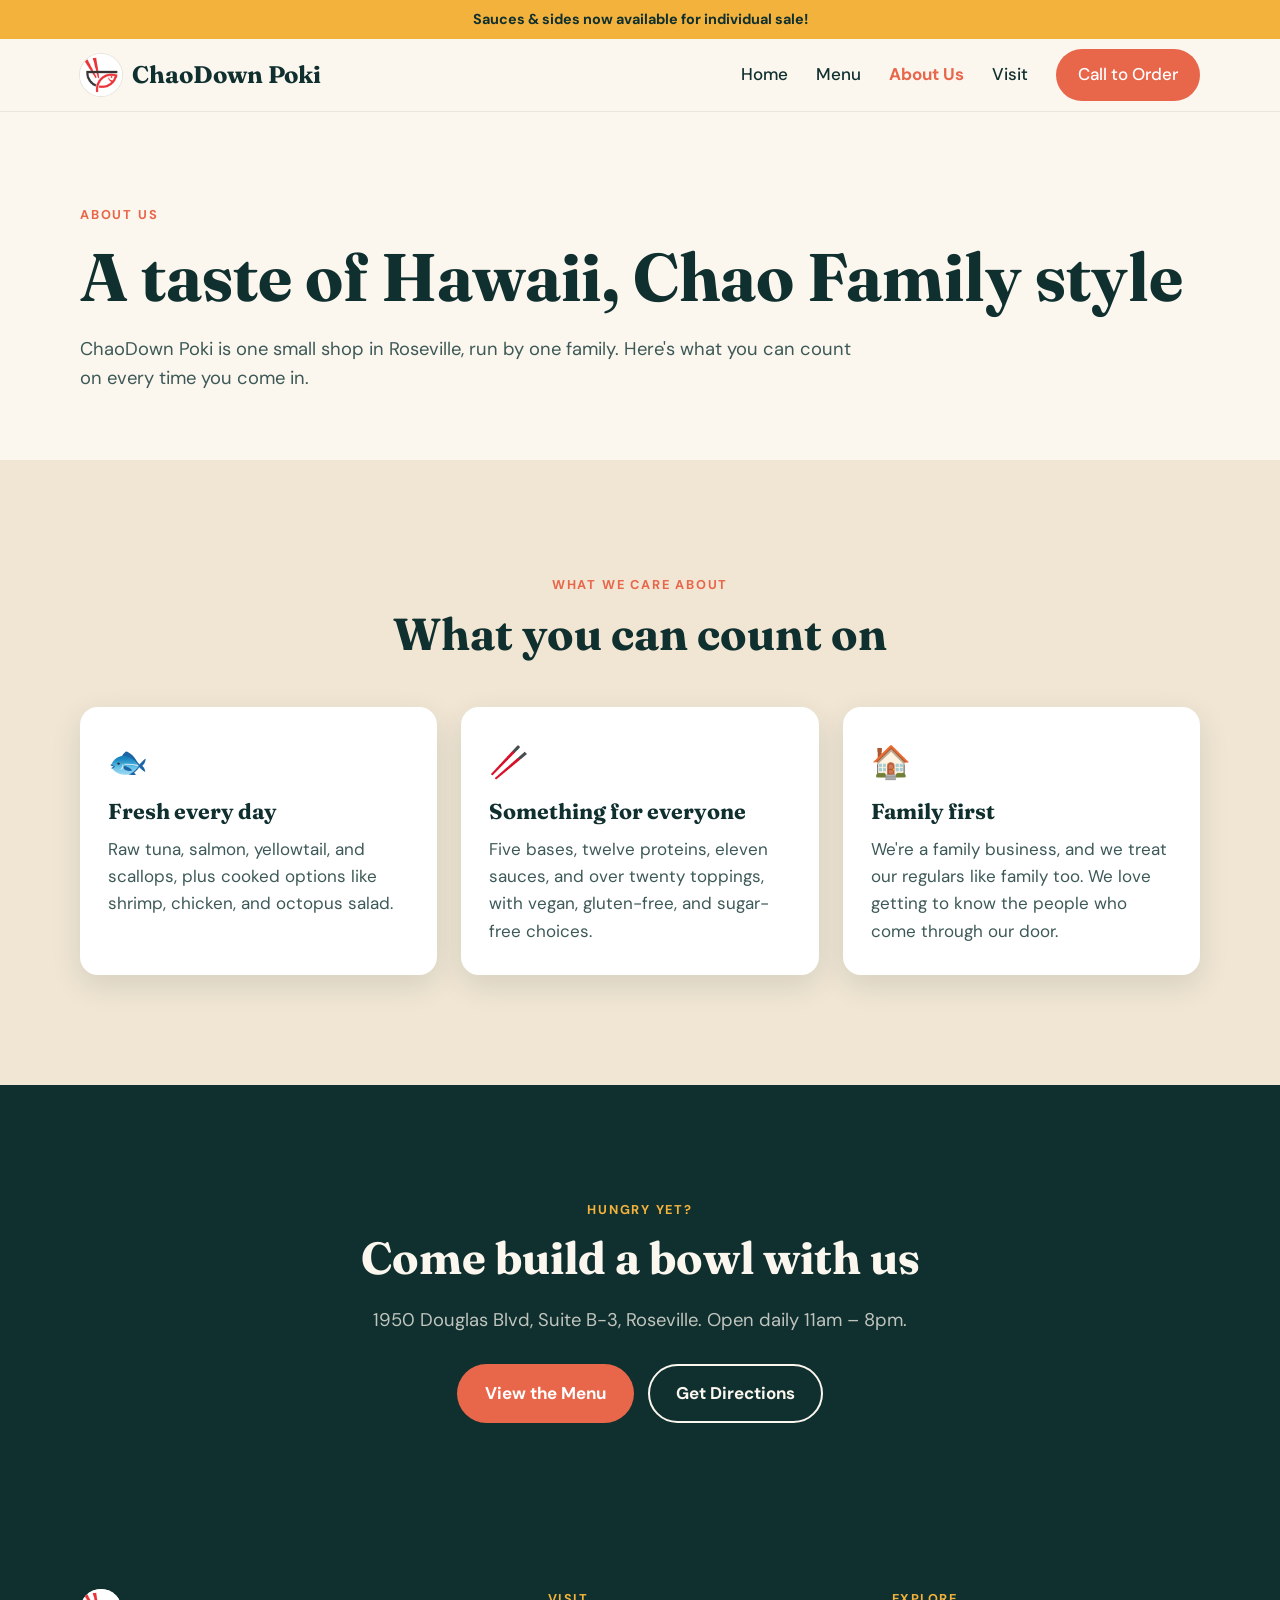
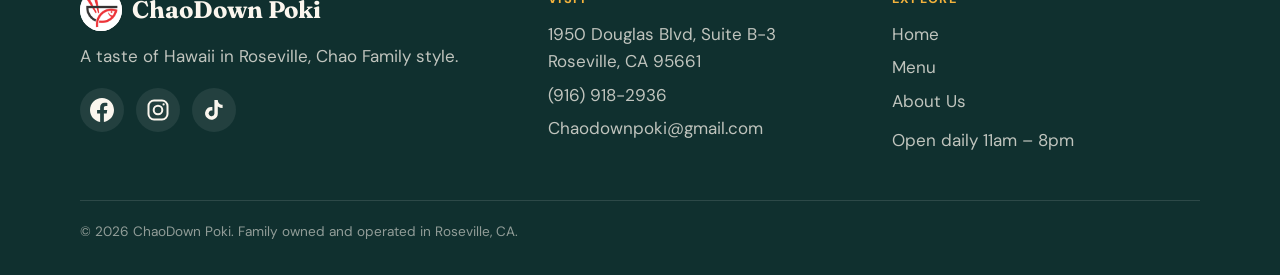
==== about.html @ ddca485c "first commit" ====
<!DOCTYPE html>
<html lang="en">
<head>
<meta charset="UTF-8">
<meta name="viewport" content="width=device-width, initial-scale=1">
<title>About Us | ChaoDown Poki, Roseville CA</title>
<meta name="description" content="Meet the Chao family, the people behind ChaoDown Poki in Roseville, CA.">
<link rel="preconnect" href="https://fonts.googleapis.com">
<link rel="preconnect" href="https://fonts.gstatic.com" crossorigin>
<link href="https://fonts.googleapis.com/css2?family=Fraunces:ital,opsz,wght@0,9..144,500;0,9..144,700;1,9..144,500&family=DM+Sans:wght@400;500;700&display=swap" rel="stylesheet">
<link rel="icon" type="image/png" href="images/favicon.png">
<link rel="apple-touch-icon" href="images/apple-touch-icon.png">
<link rel="stylesheet" href="styles.css">
</head>
<body>

<div class="announce">Sauces &amp; sides now available for individual sale!</div>

<header class="site-header">
  <nav class="wrap nav" aria-label="Main">
    <a href="index.html" class="logo"><span class="logo-mark"><img src="images/logo.png" alt="" onerror="this.remove()"></span>ChaoDown Poki</a>
    <button class="menu-toggle" aria-label="Open menu" aria-expanded="false">
      <svg width="28" height="28" viewBox="0 0 24 24" fill="none" stroke="currentColor" stroke-width="2" stroke-linecap="round"><path d="M4 7h16M4 12h16M4 17h16"/></svg>
    </button>
    <ul class="nav-links">
      <li><a href="index.html">Home</a></li>
      <li><a href="menu.html">Menu</a></li>
      <li><a href="about.html" class="active">About Us</a></li>
      <li><a href="index.html#visit">Visit</a></li>
      <li><a href="tel:+19169182936" class="btn btn-primary">Call to Order</a></li>
    </ul>
  </nav>
</header>

<main>

  <div class="page-head">
    <div class="wrap">
      <span class="eyebrow">About us</span>
      <h1>A taste of Hawaii, Chao Family style</h1>
      <p class="lead">ChaoDown Poki is one small shop in Roseville, run by one family. Here's what you can count on every time you come in.</p>
    </div>
  </div>

  <!-- ================= VALUES ================= -->
  <section class="story">
    <div class="wrap">
      <div class="center">
        <span class="eyebrow">What we care about</span>
        <h2>What you can count on</h2>
      </div>
      <div class="values">
        <div class="value">
          <span class="icon">🐟</span>
          <h3>Fresh every day</h3>
          <p>Raw tuna, salmon, yellowtail, and scallops, plus cooked options like shrimp, chicken, and octopus salad.</p>
        </div>
        <div class="value">
          <span class="icon">🥢</span>
          <h3>Something for everyone</h3>
          <p>Five bases, twelve proteins, eleven sauces, and over twenty toppings, with vegan, gluten-free, and sugar-free choices.</p>
        </div>
        <div class="value">
          <span class="icon">🏠</span>
          <h3>Family first</h3>
          <p>We're a family business, and we treat our regulars like family too. We love getting to know the people who come through our door.</p>
        </div>
      </div>
    </div>
  </section>

  <!-- ================= CTA ================= -->
  <section class="dark cta">
    <div class="wrap">
      <span class="eyebrow">Hungry yet?</span>
      <h2>Come build a bowl with us</h2>
      <p class="lead" style="margin-inline: auto;">1950 Douglas Blvd, Suite B-3, Roseville. Open daily 11am – 8pm.</p>
      <div class="hero-actions">
        <a href="menu.html" class="btn btn-primary">View the Menu</a>
        <a href="https://www.google.com/maps/search/?api=1&query=ChaoDown+Poki+1950+Douglas+Blvd+B-3+Roseville+CA+95661" target="_blank" rel="noopener" class="btn btn-ghost">Get Directions</a>
      </div>
    </div>
  </section>

</main>

<footer class="site-footer">
  <div class="wrap">
    <div class="footer-grid">
      <div>
        <a href="index.html" class="logo"><span class="logo-mark"><img src="images/logo.png" alt="" onerror="this.remove()"></span>ChaoDown Poki</a>
        <p style="margin-top: 12px;">A taste of Hawaii in Roseville, Chao Family style.</p>
        <div class="social-icons">
          <a class="social" data-social="facebook" data-icon-only></a>
          <a class="social" data-social="instagram" data-icon-only></a>
          <a class="social" data-social="tiktok" data-icon-only></a>
        </div>
      </div>
      <div>
        <h4>Visit</h4>
        <p>1950 Douglas Blvd, Suite B-3<br>Roseville, CA 95661</p>
        <p><a href="tel:+19169182936">(916) 918-2936</a></p>
        <p><a href="mailto:Chaodownpoki@gmail.com">Chaodownpoki@gmail.com</a></p>
      </div>
      <div>
        <h4>Explore</h4>
        <ul>
          <li><a href="index.html">Home</a></li>
          <li><a href="menu.html">Menu</a></li>
          <li><a href="about.html">About Us</a></li>
        </ul>
        <p style="margin-top: 12px;">Open daily 11am – 8pm</p>
      </div>
    </div>
    <div class="footer-bottom">© <span class="year"></span> ChaoDown Poki. Family owned and operated in Roseville, CA.</div>
  </div>
</footer>

<script src="site.js"></script>
</body>
</html>
---- styles.css ----
/* ================================================================
   ChaoDown Poki — shared styles for every page
   ================================================================ */
:root {
  --ink: #10302f;
  --ink-soft: #3d5957;
  --cream: #fbf6ee;
  --sand: #f1e6d4;
  --coral: #e8664a;
  --coral-dark: #c94f35;
  --chili: #d63b2a;
  --mango: #f3b23c;
  --sea: #1f7a72;
  --white: #ffffff;
  --radius: 18px;
  --shadow: 0 10px 30px rgba(16, 48, 47, 0.12);
  --max: 1160px;
}

* { box-sizing: border-box; }
html { scroll-behavior: smooth; scroll-padding-top: 130px; }
body {
  margin: 0;
  font-family: "DM Sans", system-ui, -apple-system, "Segoe UI", sans-serif;
  font-size: 17px;
  line-height: 1.6;
  color: var(--ink);
  background: var(--cream);
}
h1, h2, h3 {
  font-family: "Fraunces", Georgia, serif;
  line-height: 1.15;
  margin: 0 0 0.5em;
}
h1 { font-size: clamp(2.4rem, 5.5vw, 4.2rem); }
h2 { font-size: clamp(1.9rem, 3.6vw, 2.8rem); }
h3 { font-size: 1.35rem; }
p { margin: 0 0 1em; }
a { color: inherit; }
img { max-width: 100%; display: block; }

.wrap { max-width: var(--max); margin: 0 auto; padding-inline: 20px; }
section { padding-block: clamp(64px, 9vw, 110px); }
.eyebrow {
  display: inline-block;
  font-size: 0.8rem;
  font-weight: 700;
  letter-spacing: 0.14em;
  text-transform: uppercase;
  color: var(--coral);
  margin-bottom: 12px;
}
.lead { font-size: 1.15rem; color: var(--ink-soft); max-width: 60ch; }
.center { text-align: center; }
.center .lead { margin-inline: auto; }

.btn {
  display: inline-flex;
  align-items: center;
  gap: 8px;
  padding: 14px 26px;
  border-radius: 999px;
  font-weight: 700;
  text-decoration: none;
  border: 2px solid transparent;
  transition: transform 0.15s ease, background 0.15s ease, color 0.15s ease;
}
.btn:hover { transform: translateY(-2px); }
.btn-primary { background: var(--coral); color: var(--white); }
.btn-primary:hover { background: var(--coral-dark); }
.btn-ghost { border-color: var(--ink); color: var(--ink); }
.btn-ghost:hover { background: var(--ink); color: var(--cream); }
.text-link { font-weight: 700; color: var(--sea); }

/* ---------- Announcement bar ---------- */
.announce {
  background: var(--mango);
  color: var(--ink);
  text-align: center;
  font-weight: 700;
  font-size: 0.9rem;
  padding: 8px 20px;
}

/* ---------- Image slots ---------- */
.img-slot {
  position: relative;
  overflow: hidden;
  border-radius: var(--radius);
  background: var(--sand);
}
.img-slot img { width: 100%; height: 100%; object-fit: cover; }
.img-slot.empty img { display: none; }
.img-slot.empty {
  display: grid;
  place-items: center;
  background:
    repeating-linear-gradient(45deg, transparent 0 14px, rgba(16,48,47,0.04) 14px 28px),
    var(--sand);
  border: 2px dashed rgba(16, 48, 47, 0.25);
}
.img-slot.empty::after {
  content: "Add photo: images/" attr(data-file);
  font-size: 0.85rem;
  font-weight: 500;
  color: var(--ink-soft);
  padding: 8px 14px;
  margin: 8px;
  background: rgba(255,255,255,0.7);
  border-radius: 999px;
  text-align: center;
}
body.edit-mode .img-slot { cursor: pointer; outline: 3px solid transparent; transition: outline-color .15s; }
body.edit-mode .img-slot:hover { outline-color: var(--mango); }
.edit-banner {
  position: fixed;
  bottom: calc(16px + env(safe-area-inset-bottom, 0px));
  left: 50%;
  transform: translateX(-50%);
  z-index: 100;
  background: var(--ink);
  color: var(--cream);
  padding: 10px 18px;
  border-radius: 999px;
  font-size: 0.9rem;
  box-shadow: var(--shadow);
  width: max-content;
  max-width: calc(100% - 32px);
  text-align: center;
}

/* ---------- Header ---------- */
.site-header {
  position: sticky;
  top: 0;
  z-index: 50;
  background: rgba(251, 246, 238, 0.94);
  backdrop-filter: blur(10px);
  border-bottom: 1px solid rgba(16, 48, 47, 0.08);
}
.nav {
  display: flex;
  align-items: center;
  justify-content: space-between;
  gap: 20px;
  min-height: 72px;
}
.logo {
  font-family: "Fraunces", Georgia, serif;
  font-weight: 700;
  font-size: 1.5rem;
  text-decoration: none;
  display: flex;
  align-items: center;
  gap: 10px;
}
.logo-mark {
  width: 42px; height: 42px;
  border-radius: 50%;
  background: var(--white);
  box-shadow: 0 0 0 1px rgba(0, 0, 0, 0.08);
  overflow: hidden;
  flex: none;
}
.logo-mark img { width: 100%; height: 100%; object-fit: cover; }
.nav-links {
  display: flex;
  align-items: center;
  gap: 28px;
  list-style: none;
  margin: 0; padding: 0;
}
.nav-links a { text-decoration: none; font-weight: 500; }
.nav-links a:not(.btn):hover, .nav-links a.active { color: var(--coral); }
.nav-links a.active { font-weight: 700; }
.nav-links .btn { padding: 10px 20px; }
.menu-toggle {
  display: none;
  background: none;
  border: 0;
  padding: 8px;
  cursor: pointer;
  color: var(--ink);
}

/* ---------- Page header (Menu / About) ---------- */
.page-head { padding-block: clamp(48px, 7vw, 88px) clamp(32px, 4vw, 48px); }
.page-head h1 { margin-bottom: 0.3em; }

/* ---------- Hero (home) ---------- */
.hero { padding-block: clamp(40px, 6vw, 80px) clamp(64px, 9vw, 110px); }
.hero-grid {
  display: grid;
  grid-template-columns: 1.05fr 1fr;
  gap: clamp(32px, 5vw, 64px);
  align-items: center;
}
.hero h1 em { font-style: italic; color: var(--coral); }
.hero-actions { display: flex; flex-wrap: wrap; gap: 14px; margin-top: 28px; }
.hero-facts {
  display: flex;
  flex-wrap: wrap;
  gap: 10px 28px;
  margin-top: 36px;
  padding: 0;
  list-style: none;
  font-weight: 500;
  color: var(--ink-soft);
}
.hero-facts li::before { content: "✓ "; color: var(--sea); font-weight: 700; }
.hero-photo { aspect-ratio: 4 / 5; box-shadow: var(--shadow); }
.hero-badge {
  position: absolute;
  left: 18px; bottom: 18px;
  z-index: 2;
  background: var(--white);
  border-radius: 14px;
  padding: 12px 16px;
  box-shadow: var(--shadow);
  font-size: 0.9rem;
  line-height: 1.35;
}
.hero-badge strong { display: block; font-family: "Fraunces", Georgia, serif; font-size: 1.1rem; }

/* ---------- Dark band with steps ---------- */
.dark { background: var(--ink); color: var(--cream); }
.dark .lead { color: rgba(251, 246, 238, 0.75); }
.dark .eyebrow { color: var(--mango); }
.steps {
  display: grid;
  grid-template-columns: repeat(5, 1fr);
  gap: 16px;
  margin-top: 48px;
  counter-reset: step;
}
.step {
  background: rgba(255, 255, 255, 0.06);
  border: 1px solid rgba(255, 255, 255, 0.1);
  border-radius: var(--radius);
  padding: 24px 20px;
}
.step::before {
  counter-increment: step;
  content: counter(step);
  display: grid; place-items: center;
  width: 38px; height: 38px;
  border-radius: 50%;
  background: var(--mango);
  color: var(--ink);
  font-weight: 700;
  margin-bottom: 14px;
}
.step h3 { font-size: 1.2rem; }
.step p { color: rgba(251, 246, 238, 0.75); margin: 0; font-size: 0.95rem; }
.dark .btn-ghost { border-color: var(--cream); color: var(--cream); }
.dark .btn-ghost:hover { background: var(--cream); color: var(--ink); }

/* ---------- Dish cards ---------- */
.cards {
  display: grid;
  grid-template-columns: repeat(3, 1fr);
  gap: 28px;
  margin-top: 48px;
}
.cards.four { grid-template-columns: repeat(4, 1fr); gap: 22px; }
.card {
  background: var(--white);
  border-radius: var(--radius);
  overflow: hidden;
  box-shadow: var(--shadow);
  display: flex;
  flex-direction: column;
}
.card .img-slot { aspect-ratio: 4 / 3; border-radius: 0; }
.card-body { padding: 22px 24px 26px; display: flex; flex-direction: column; flex: 1; }
.card-top { display: flex; justify-content: space-between; align-items: baseline; gap: 12px; }
.card-top h3 { margin-bottom: 0.3em; }
.price { font-weight: 700; color: var(--coral); white-space: nowrap; }
.card-body p { color: var(--ink-soft); font-size: 0.97rem; margin-bottom: 14px; }
.tags { display: flex; flex-wrap: wrap; align-items: center; gap: 8px; margin-top: auto; }
.tag {
  font-size: 0.75rem;
  font-weight: 700;
  padding: 4px 10px;
  border-radius: 999px;
  background: var(--sand);
  color: var(--ink-soft);
}

/* ---------- Spice + diet icons ---------- */
.spice {
  display: inline-flex;
  gap: 1px;
  vertical-align: -3px;
  margin-left: 6px;
}
.spice svg { width: 18px; height: 18px; }
.diet {
  display: inline-block;
  font-size: 0.66rem;
  font-weight: 700;
  letter-spacing: 0.04em;
  line-height: 1;
  padding: 3px 5px;
  border-radius: 5px;
  margin-left: 5px;
  vertical-align: 2px;
  border: 1.5px solid currentColor;
}
.diet.vg { color: #2f8a3a; }
.diet.gf { color: #a16a00; }
.diet.sf { color: #3767a8; }

.legend {
  display: flex;
  flex-wrap: wrap;
  align-items: center;
  gap: 10px 26px;
  background: var(--white);
  border-radius: var(--radius);
  padding: 18px 24px;
  box-shadow: var(--shadow);
  font-size: 0.92rem;
}
.legend strong { font-family: "Fraunces", Georgia, serif; font-size: 1rem; }
.legend span.item { display: inline-flex; align-items: center; gap: 4px; white-space: nowrap; }
.legend .spice { margin-left: 0; }
.legend .diet { margin-left: 0; margin-right: 2px; vertical-align: 0; }

/* ---------- Menu page ---------- */
.menu-tabs {
  position: sticky;
  top: 72px;
  z-index: 40;
  background: var(--cream);
  border-bottom: 1px solid rgba(16,48,47,0.08);
}
.menu-tabs .wrap {
  display: flex;
  gap: 8px;
  overflow-x: auto;
  padding-block: 12px;
  scrollbar-width: none;
}
.menu-tabs a {
  flex: none;
  text-decoration: none;
  font-weight: 700;
  font-size: 0.92rem;
  padding: 8px 16px;
  border-radius: 999px;
  background: var(--white);
  box-shadow: 0 2px 8px rgba(16,48,47,0.06);
}
.menu-tabs a:hover { background: var(--ink); color: var(--cream); }

.menu-section { padding-block: clamp(48px, 6vw, 72px); border-bottom: 1px solid rgba(16,48,47,0.08); }
.menu-section:last-of-type { border-bottom: 0; }
.menu-section > .wrap > h2 { margin-bottom: 0.2em; }
.section-note { color: var(--ink-soft); margin-bottom: 32px; }

.build-grid {
  display: grid;
  grid-template-columns: repeat(2, 1fr);
  gap: 24px;
}
.build-step {
  background: var(--white);
  border-radius: var(--radius);
  padding: 26px 28px;
  box-shadow: var(--shadow);
}
.build-step.wide { grid-column: 1 / -1; }
.build-step h3 { display: flex; align-items: center; gap: 12px; }
.build-step h3 .num {
  display: grid; place-items: center;
  width: 34px; height: 34px;
  border-radius: 50%;
  background: var(--coral);
  color: var(--white);
  font-family: "DM Sans", system-ui, sans-serif;
  font-size: 1rem;
  flex: none;
}
.build-step h4 {
  font-size: 0.8rem;
  letter-spacing: 0.12em;
  text-transform: uppercase;
  color: var(--ink-soft);
  margin: 18px 0 8px;
}
.build-step .hint { font-size: 0.88rem; color: var(--ink-soft); margin: 4px 0 0; }

.price-list { list-style: none; margin: 0; padding: 0; }
.price-list li {
  display: flex;
  align-items: baseline;
  gap: 8px;
  padding: 9px 0;
  border-bottom: 1px dashed rgba(16,48,47,0.14);
}
.price-list li:last-child { border-bottom: 0; }
.price-list .name { font-weight: 700; }
.price-list .sub { color: var(--ink-soft); font-size: 0.9rem; }
.price-list .dots { flex: 1; }
.price-list .price { margin-left: auto; }

.chips { display: flex; flex-wrap: wrap; gap: 8px; list-style: none; margin: 0; padding: 0; }
.chips li {
  background: var(--cream);
  border: 1px solid rgba(16,48,47,0.1);
  border-radius: 999px;
  padding: 6px 14px;
  font-size: 0.93rem;
  font-weight: 500;
}
.chips li small { color: var(--ink-soft); font-weight: 400; }

.sides-grid {
  display: grid;
  grid-template-columns: 1fr 1fr;
  gap: 0 48px;
  background: var(--white);
  border-radius: var(--radius);
  padding: 14px 28px;
  box-shadow: var(--shadow);
}
.two-col { display: grid; grid-template-columns: 1fr 1fr; gap: 24px; }
.drinks-split { display: grid; grid-template-columns: 1fr 1.2fr; gap: 24px; align-items: center; }
.drinks-photo { aspect-ratio: 1; box-shadow: var(--shadow); }
.drinks-stack { display: grid; gap: 24px; }
.advisory {
  font-size: 0.85rem;
  color: var(--ink-soft);
  border-left: 3px solid var(--mango);
  padding-left: 14px;
  margin-top: 28px;
  max-width: 80ch;
}

/* ---------- Story ---------- */
.story { background: var(--sand); }
.split {
  display: grid;
  grid-template-columns: 1fr 1.1fr;
  gap: clamp(32px, 5vw, 72px);
  align-items: center;
}
.story-photos { max-width: 440px; width: 100%; justify-self: center; }
.story-photos .img-slot { aspect-ratio: 4 / 5; box-shadow: var(--shadow); }
blockquote.quote {
  margin: 28px 0;
  padding-left: 20px;
  border-left: 4px solid var(--coral);
  font-family: "Fraunces", Georgia, serif;
  font-size: 1.25rem;
  font-style: italic;
}
blockquote.quote cite {
  display: block;
  margin-top: 8px;
  font-family: "DM Sans", system-ui, sans-serif;
  font-style: normal;
  font-size: 0.9rem;
  color: var(--ink-soft);
}

/* ---------- About page ---------- */
.values {
  display: grid;
  grid-template-columns: repeat(3, 1fr);
  gap: 24px;
  margin-top: 48px;
}
.value {
  background: var(--white);
  border-radius: var(--radius);
  padding: 30px 28px;
  box-shadow: var(--shadow);
}
.value .icon { font-size: 2rem; display: block; margin-bottom: 12px; }
.value p { color: var(--ink-soft); margin: 0; }

/* ---------- Gallery ---------- */
.gallery {
  display: grid;
  grid-template-columns: repeat(4, 1fr);
  gap: 14px;
  margin-top: 40px;
}
.gallery .img-slot { aspect-ratio: 1; }
.social-row { display: flex; justify-content: center; flex-wrap: wrap; gap: 14px; margin-top: 32px; }

/* ---------- Visit ---------- */
.visit-grid {
  display: grid;
  grid-template-columns: repeat(3, 1fr);
  gap: 24px;
  margin-top: 48px;
}
.info-card {
  background: var(--white);
  border-radius: var(--radius);
  padding: 28px;
  box-shadow: var(--shadow);
}
.info-card h3 { display: flex; align-items: center; gap: 10px; }
.info-card a { font-weight: 700; color: var(--sea); }
.hours { width: 100%; border-collapse: collapse; }
.hours td { padding: 5px 0; border-bottom: 1px dashed rgba(16,48,47,0.12); }
.hours td:last-child { text-align: right; font-weight: 500; }
.hours tr:last-child td { border-bottom: 0; }

/* ---------- CTA band ---------- */
.cta { text-align: center; }
.cta .hero-actions { justify-content: center; }

/* ---------- Social buttons ---------- */
.social {
  display: inline-flex;
  align-items: center;
  gap: 10px;
  padding: 10px 18px 10px 12px;
  border-radius: 999px;
  background: var(--white);
  text-decoration: none;
  font-weight: 700;
  box-shadow: 0 4px 14px rgba(16, 48, 47, 0.08);
  transition: transform 0.15s ease, background 0.15s, color 0.15s;
}
.social:hover { transform: translateY(-2px); background: var(--ink); color: var(--cream); }
.social svg { width: 24px; height: 24px; flex: none; }
.social-icons { display: flex; gap: 12px; margin-top: 18px; }
.social-icons .social { padding: 10px; }

/* ---------- Footer ---------- */
.site-footer { background: var(--ink); color: var(--cream); padding-block: 56px 32px; }
.footer-grid {
  display: grid;
  grid-template-columns: 1.4fr 1fr 1fr;
  gap: 36px;
}
.site-footer h4 {
  font-size: 0.8rem;
  letter-spacing: 0.12em;
  text-transform: uppercase;
  color: var(--mango);
  margin: 0 0 12px;
}
.site-footer p, .site-footer li { color: rgba(251,246,238,0.75); margin: 0 0 6px; }
.site-footer ul { list-style: none; margin: 0; padding: 0; }
.site-footer a { text-decoration: none; }
.site-footer a:hover { color: var(--mango); }
.site-footer .social { background: rgba(255,255,255,0.08); color: var(--cream); box-shadow: none; }
.site-footer .social:hover { background: var(--coral); color: var(--white); }
.footer-bottom {
  margin-top: 40px;
  padding-top: 20px;
  border-top: 1px solid rgba(255,255,255,0.12);
  font-size: 0.85rem;
  color: rgba(251,246,238,0.55);
}

/* ---------- Responsive ---------- */
@media (max-width: 1000px) {
  /* 5 steps: 3 on top, 2 below, no empty gap */
  .steps { grid-template-columns: repeat(6, 1fr); }
  .steps .step:nth-child(-n+3) { grid-column: span 2; }
  .steps .step:nth-child(n+4) { grid-column: span 3; }
  .cards.four { grid-template-columns: repeat(2, 1fr); }
  .cards, .visit-grid, .values { gap: 18px; }
}
@media (max-width: 700px) {
  .cards, .visit-grid, .values { grid-template-columns: 1fr; }
  .card .img-slot { aspect-ratio: 16 / 10; }
}
@media (max-width: 820px) {
  .menu-toggle { display: block; }
  .nav-links {
    display: none;
    position: absolute;
    top: 72px; left: 0; right: 0;
    flex-direction: column;
    align-items: stretch;
    gap: 0;
    background: var(--cream);
    border-bottom: 1px solid rgba(16,48,47,0.1);
    padding: 8px 20px 20px;
  }
  .nav-links.open { display: flex; }
  .nav-links li a:not(.btn) { display: block; padding: 12px 0; }
  .nav-links .btn { justify-content: center; margin-top: 8px; }
  .hero-grid, .split, .build-grid, .sides-grid, .two-col, .drinks-split { grid-template-columns: 1fr; }
  .drinks-photo { aspect-ratio: 4 / 3; }
  .sides-grid { gap: 0; }
  .hero-photo { aspect-ratio: 16 / 10; }
  .footer-grid { grid-template-columns: 1fr; }
}
@media (max-width: 600px) {
  body { font-size: 16px; }
  .steps, .cards.four { grid-template-columns: 1fr; }
  .steps .step:nth-child(n) { grid-column: auto; }
  .gallery { grid-template-columns: 1fr 1fr; }
  .hero-photo { aspect-ratio: 4 / 3; }
  .logo { font-size: 1.25rem; }

  /* Buttons share a row and fill the width */
  .hero-actions .btn { flex: 1 1 auto; justify-content: center; padding: 13px 18px; }

  /* Steps: number sits beside the heading to save space */
  .steps { gap: 12px; margin-top: 32px; }
  .step {
    display: grid;
    grid-template-columns: 38px 1fr;
    column-gap: 14px;
    padding: 18px;
  }
  .step::before { grid-row: span 2; margin-bottom: 0; }
  .step h3 { margin-bottom: 0.2em; }

  /* Cooked bowls: compact rows with a small photo on the left */
  .cards.four .card { flex-direction: row; align-items: stretch; }
  .cards.four .img-slot { aspect-ratio: auto; width: 120px; min-height: 100px; flex: none; }
  .cards.four .img-slot.empty::after { content: "images/" attr(data-file); font-size: 0.7rem; word-break: break-all; }
  .cards.four .card-body { justify-content: center; padding: 16px 18px; }
  .cards.four .card-top { flex-direction: column; gap: 0; }
  .cards.four h3 { font-size: 1.15rem; }

  /* Menu section buttons wrap instead of running off the edge */
  .menu-tabs .wrap { flex-wrap: wrap; justify-content: center; gap: 6px; padding-block: 10px; }
  .menu-tabs a { font-size: 0.82rem; padding: 6px 12px; }
  html { scroll-padding-top: 170px; }

  .build-step, .info-card, .value { padding: 22px 20px; }
  .sides-grid { padding: 8px 20px; }
  .legend { padding: 16px 18px; gap: 8px 18px; }
  .price-list li { flex-wrap: wrap; column-gap: 8px; row-gap: 0; }
  .price-list .name, .price-list .sub { white-space: nowrap; }

  .social-row { gap: 10px; }
  .social-row .social { padding: 8px 14px 8px 10px; }
}
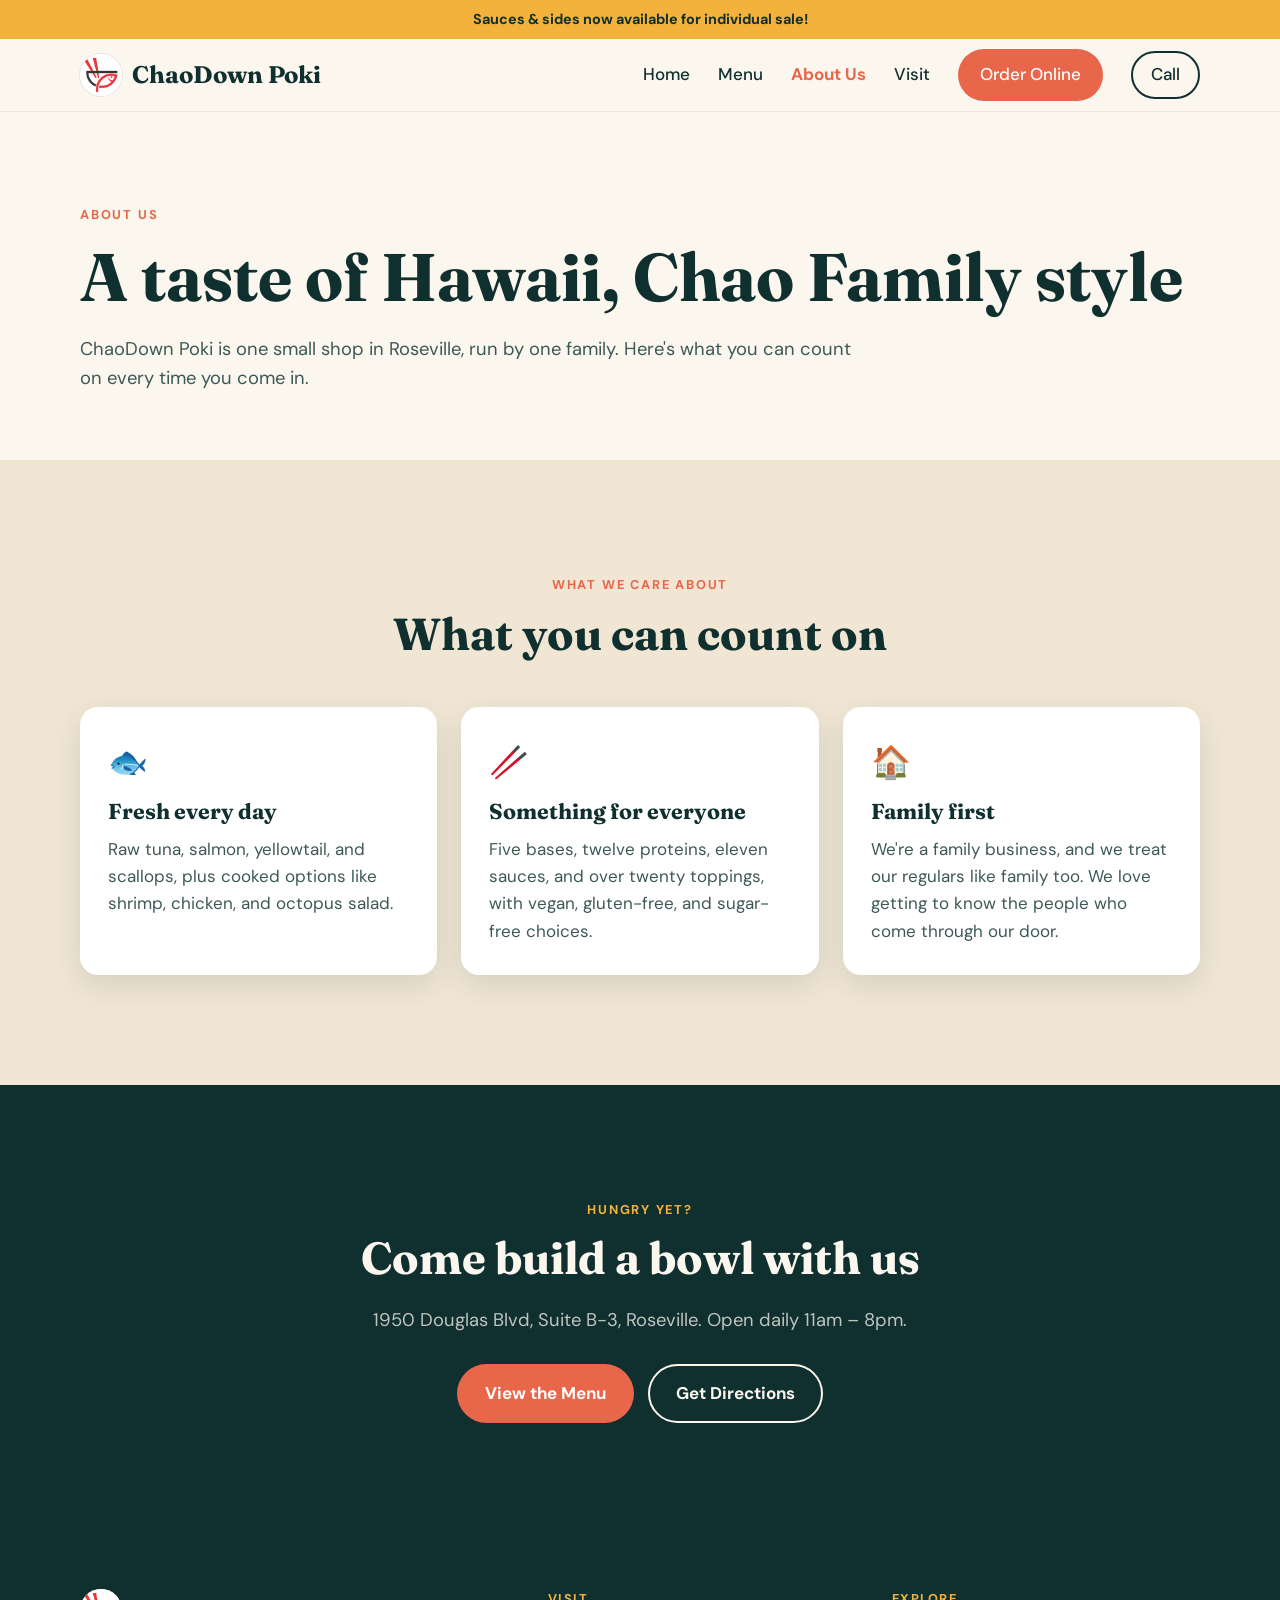
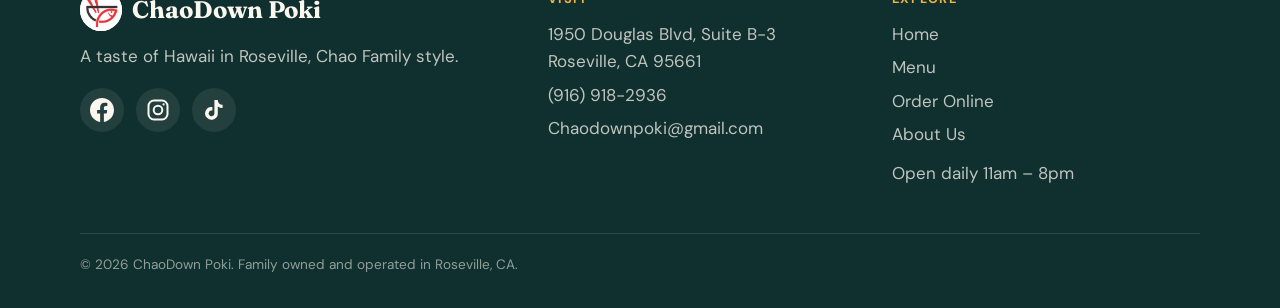
==== commit 34ec4b67: "Add online ordering page with server-side pricing Bowl builder (size, base, proteins, sauces, toppin" ====
--- a/about.html
+++ b/about.html
@@ -27,7 +27,8 @@
       <li><a href="menu.html">Menu</a></li>
       <li><a href="about.html" class="active">About Us</a></li>
       <li><a href="index.html#visit">Visit</a></li>
-      <li><a href="tel:+19169182936" class="btn btn-primary">Call to Order</a></li>
+      <li><a href="order.html" class="btn btn-primary">Order Online</a></li>
+      <li><a href="tel:+19169182936" class="btn btn-ghost">Call</a></li>
     </ul>
   </nav>
 </header>
@@ -107,6 +108,7 @@
         <ul>
           <li><a href="index.html">Home</a></li>
           <li><a href="menu.html">Menu</a></li>
+          <li><a href="order.html">Order Online</a></li>
           <li><a href="about.html">About Us</a></li>
         </ul>
         <p style="margin-top: 12px;">Open daily 11am – 8pm</p>
--- a/styles.css
+++ b/styles.css
@@ -91,6 +91,8 @@
 }
 .img-slot img { width: 100%; height: 100%; object-fit: cover; }
 .img-slot.empty img { display: none; }
+/* Menu photos: soften overly bright reds and lift crushed blacks */
+.menu-page .img-slot img { filter: saturate(0.88) contrast(0.94) brightness(1.03); }
 .img-slot.empty {
   display: grid;
   place-items: center;
@@ -277,8 +279,13 @@
 .card-top h3 { margin-bottom: 0.3em; }
 .price { font-weight: 700; color: var(--coral); white-space: nowrap; }
 .card-body p { color: var(--ink-soft); font-size: 0.97rem; margin-bottom: 14px; }
+.card-body p.kids-note { font-size: 0.88rem; font-style: italic; margin: 2px 0 0; }
+.card-body p.kids-note .price { font-style: normal; font-size: 0.85rem; }
 .tags { display: flex; flex-wrap: wrap; align-items: center; gap: 8px; margin-top: auto; }
 .tag {
+  display: inline-flex;
+  align-items: center;
+  line-height: 1.2;
   font-size: 0.75rem;
   font-weight: 700;
   padding: 4px 10px;
@@ -407,6 +414,10 @@
 
 .chips { display: flex; flex-wrap: wrap; gap: 8px; list-style: none; margin: 0; padding: 0; }
 .chips li {
+  display: inline-flex;
+  align-items: center;
+  gap: 0.3em;
+  line-height: 1.2;
   background: var(--cream);
   border: 1px solid rgba(16,48,47,0.1);
   border-radius: 999px;
@@ -506,6 +517,14 @@
 }
 .info-card h3 { display: flex; align-items: center; gap: 10px; }
 .info-card a { font-weight: 700; color: var(--sea); }
+.map-card { grid-column: 1 / -1; }
+.map-frame {
+  height: 300px;
+  border-radius: calc(var(--radius) * 0.6);
+  overflow: hidden;
+  background: var(--sand);
+}
+.map-frame iframe { display: block; width: 100%; height: 100%; border: 0; }
 .hours { width: 100%; border-collapse: collapse; }
 .hours td { padding: 5px 0; border-bottom: 1px dashed rgba(16,48,47,0.12); }
 .hours td:last-child { text-align: right; font-weight: 500; }
@@ -561,6 +580,235 @@
   color: rgba(251,246,238,0.55);
 }
 
+/* ---------- Order page ---------- */
+[hidden] { display: none !important; }
+button.btn { font: inherit; cursor: pointer; }
+.btn:disabled { opacity: 0.55; cursor: not-allowed; transform: none; }
+.nav-links .btn-ghost { padding: 8px 18px; }
+.test-banner { background: var(--sea); color: var(--white); }
+
+.order-section { padding-block: 0 clamp(64px, 9vw, 110px); }
+.order-layout {
+  display: grid;
+  grid-template-columns: minmax(0, 1fr) 380px;
+  gap: 28px;
+  align-items: start;
+}
+.builder { display: grid; gap: 24px; }
+.step-note { color: var(--ink-soft); font-size: 0.92rem; margin: -4px 0 14px; }
+.step-note.done { color: var(--sea); font-weight: 500; }
+.builder h4:first-child { margin-top: 0; }
+
+.pick-grid { display: grid; grid-template-columns: repeat(auto-fill, minmax(150px, 1fr)); gap: 10px; }
+.pick-row { display: flex; flex-wrap: wrap; gap: 8px; }
+.pick { position: relative; display: inline-flex; cursor: pointer; }
+.pick input { position: absolute; opacity: 0; width: 1px; height: 1px; pointer-events: none; }
+.pick > span,
+.counter-chip {
+  border: 1px solid rgba(16,48,47,0.12);
+  background: var(--cream);
+  border-radius: 999px;
+  transition: background 0.15s, color 0.15s, border-color 0.15s;
+}
+.pick > span {
+  display: inline-flex;
+  align-items: center;
+  flex-wrap: wrap;
+  gap: 0.3em;
+  line-height: 1.2;
+  padding: 8px 14px;
+  font-size: 0.93rem;
+  font-weight: 500;
+}
+.pick small, .counter-chip small { color: var(--ink-soft); font-weight: 400; }
+.pick:hover > span { border-color: rgba(16,48,47,0.4); }
+.pick input:checked + span,
+.counter-chip.has { background: var(--ink); color: var(--cream); border-color: var(--ink); }
+.pick input:checked + span small,
+.counter-chip.has small { color: rgba(251,246,238,0.75); }
+.pick input:focus-visible + span,
+.counter-chip button:focus-visible,
+.qty button:focus-visible,
+.ci-remove:focus-visible { outline: 3px solid var(--mango); outline-offset: 2px; }
+
+.pick-card { display: flex; }
+.pick-card > span {
+  flex: 1;
+  flex-direction: column;
+  align-items: flex-start;
+  flex-wrap: nowrap;
+  gap: 2px;
+  border-radius: 14px;
+  padding: 14px 16px;
+}
+.pick-card strong { font-size: 1rem; }
+.pick-card em { font-style: normal; font-weight: 700; color: var(--coral); margin-top: 4px; }
+.pick-card input:checked + span em { color: var(--mango); }
+
+.counter-chip { display: inline-flex; align-items: stretch; overflow: hidden; }
+.counter-chip button {
+  font: inherit;
+  font-size: 0.93rem;
+  font-weight: 500;
+  line-height: 1.2;
+  color: inherit;
+  background: none;
+  border: 0;
+  padding: 8px 14px;
+  cursor: pointer;
+  display: inline-flex;
+  align-items: center;
+  flex-wrap: wrap;
+  gap: 0.3em;
+  text-align: left;
+}
+.counter-chip:not(.has):hover { border-color: rgba(16,48,47,0.4); }
+.counter-chip button:disabled { opacity: 0.4; cursor: not-allowed; }
+.counter-chip .cc-remove { display: none; font-weight: 700; font-size: 1.1rem; padding: 0 14px; border-left: 1px solid rgba(251,246,238,0.25); }
+.counter-chip.has .cc-remove { display: inline-flex; }
+.cc-count {
+  display: none;
+  place-items: center;
+  min-width: 1.5em;
+  height: 1.5em;
+  padding: 0 4px;
+  border-radius: 999px;
+  background: var(--mango);
+  color: var(--ink);
+  font-size: 0.78rem;
+}
+.counter-chip.has .cc-count { display: inline-grid; }
+
+.add-step { display: grid; gap: 16px; }
+.add-row { display: flex; flex-wrap: wrap; gap: 14px; align-items: center; }
+.add-btn { flex: 1 1 220px; justify-content: center; }
+.qty {
+  display: inline-flex;
+  align-items: center;
+  background: var(--white);
+  border: 1px solid rgba(16,48,47,0.2);
+  border-radius: 999px;
+}
+.qty button { width: 44px; height: 46px; border: 0; background: none; font-size: 1.25rem; color: inherit; cursor: pointer; border-radius: 999px; }
+.qty button:disabled { opacity: 0.35; cursor: not-allowed; }
+.qty output { min-width: 2ch; text-align: center; font-weight: 700; }
+
+.field { display: grid; gap: 6px; }
+.field > span { font-weight: 700; font-size: 0.92rem; }
+.field small { font-weight: 400; color: var(--ink-soft); }
+.field input, .field textarea {
+  font: inherit;
+  width: 100%;
+  padding: 12px 14px;
+  color: var(--ink);
+  background: var(--white);
+  border: 1px solid rgba(16,48,47,0.2);
+  border-radius: 12px;
+}
+.field textarea { resize: vertical; }
+.field input:focus, .field textarea:focus { outline: 3px solid rgba(243,178,60,0.6); border-color: var(--ink); }
+
+.form-msg { margin: 0; font-weight: 500; }
+.form-msg.error { color: var(--chili); }
+.form-msg.ok { color: var(--sea); }
+#page-error { margin-bottom: 24px; }
+
+.order-panel {
+  position: sticky;
+  top: 96px;
+  background: var(--white);
+  border-radius: var(--radius);
+  box-shadow: var(--shadow);
+  padding: 26px 24px;
+}
+.order-panel h2 { font-size: 1.7rem; }
+.order-panel h3 { font-size: 1.15rem; margin: 8px 0 0; }
+.cart-empty { color: var(--ink-soft); }
+.cart-list { list-style: none; margin: 0; padding: 0; }
+.cart-list li {
+  display: grid;
+  grid-template-columns: 1fr auto;
+  gap: 2px 12px;
+  padding: 12px 0;
+  border-bottom: 1px dashed rgba(16,48,47,0.14);
+}
+.ci-title { font-weight: 700; }
+.ci-price { font-weight: 700; }
+.ci-detail { grid-column: 1 / -1; font-size: 0.88rem; color: var(--ink-soft); line-height: 1.45; }
+.ci-remove {
+  grid-column: 1 / -1;
+  justify-self: start;
+  font: inherit;
+  font-size: 0.85rem;
+  font-weight: 700;
+  color: var(--sea);
+  background: none;
+  border: 0;
+  padding: 2px 0;
+  cursor: pointer;
+  text-decoration: underline;
+}
+.totals { display: grid; grid-template-columns: 1fr auto; gap: 4px 12px; margin: 14px 0 22px; }
+.totals dt { color: var(--ink-soft); }
+.totals dd { margin: 0; text-align: right; font-weight: 500; }
+.totals .grand { color: var(--ink); font-weight: 700; font-size: 1.15rem; padding-top: 8px; margin-top: 4px; border-top: 1px solid rgba(16,48,47,0.12); }
+.checkout-form { display: grid; gap: 14px; }
+#card-container { min-height: 90px; }
+.pay-btn { width: 100%; justify-content: center; font-size: 1.05rem; }
+.secure-note { font-size: 0.8rem; color: var(--ink-soft); text-align: center; margin: 0; }
+
+.order-bar {
+  position: fixed;
+  left: 16px; right: 16px;
+  bottom: calc(16px + env(safe-area-inset-bottom, 0px));
+  z-index: 60;
+  display: none;
+  justify-content: space-between;
+  gap: 12px;
+  padding: 14px 22px;
+  border-radius: 999px;
+  background: var(--coral);
+  color: var(--white);
+  font-weight: 700;
+  text-decoration: none;
+  box-shadow: var(--shadow);
+}
+
+.confirmation { padding-block: clamp(48px, 7vw, 88px); }
+.confirm-card {
+  max-width: 640px;
+  margin: 0 auto;
+  background: var(--white);
+  border-radius: var(--radius);
+  box-shadow: var(--shadow);
+  padding: clamp(28px, 5vw, 48px);
+}
+.confirm-card h1 { font-size: clamp(2rem, 5vw, 3rem); }
+.confirm-card h1:focus { outline: none; }
+.confirm-check {
+  display: grid;
+  place-items: center;
+  width: 56px; height: 56px;
+  border-radius: 50%;
+  background: var(--sea);
+  color: var(--white);
+  font-size: 1.8rem;
+  font-weight: 700;
+  margin-bottom: 18px;
+}
+.confirm-meta { font-size: 0.85rem; color: var(--ink-soft); word-break: break-all; }
+.confirm-help { margin: 24px 0 0; color: var(--ink-soft); }
+
+@media (max-width: 1000px) and (min-width: 821px) {
+  .nav-links { gap: 18px; }
+}
+@media (max-width: 900px) {
+  .order-layout { grid-template-columns: 1fr; }
+  .order-panel { position: static; }
+  .order-bar { display: flex; }
+  .order-page main { padding-bottom: 72px; }
+}
+
 /* ---------- Responsive ---------- */
 @media (max-width: 1000px) {
   /* 5 steps: 3 on top, 2 below, no empty gap */
@@ -572,6 +820,7 @@
 }
 @media (max-width: 700px) {
   .cards, .visit-grid, .values { grid-template-columns: 1fr; }
+  .map-frame { height: 240px; }
   .card .img-slot { aspect-ratio: 16 / 10; }
 }
 @media (max-width: 820px) {
